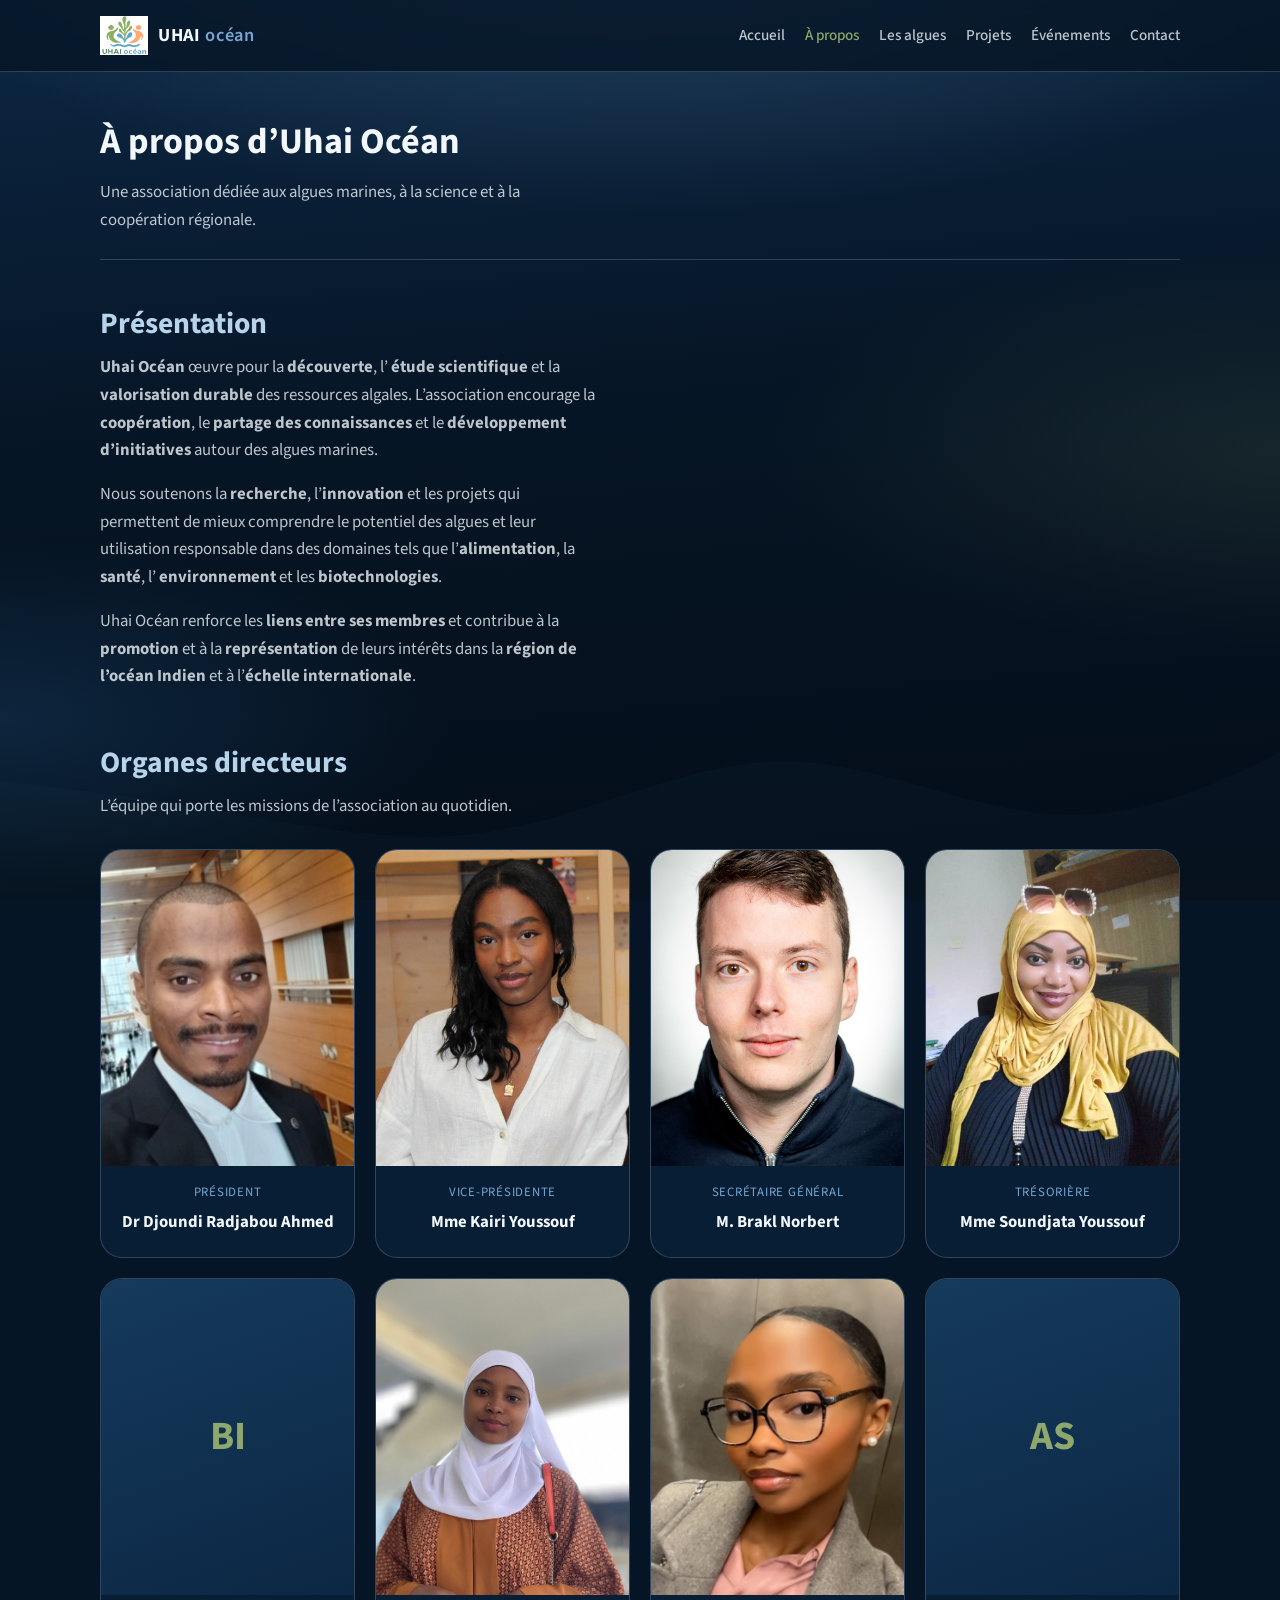
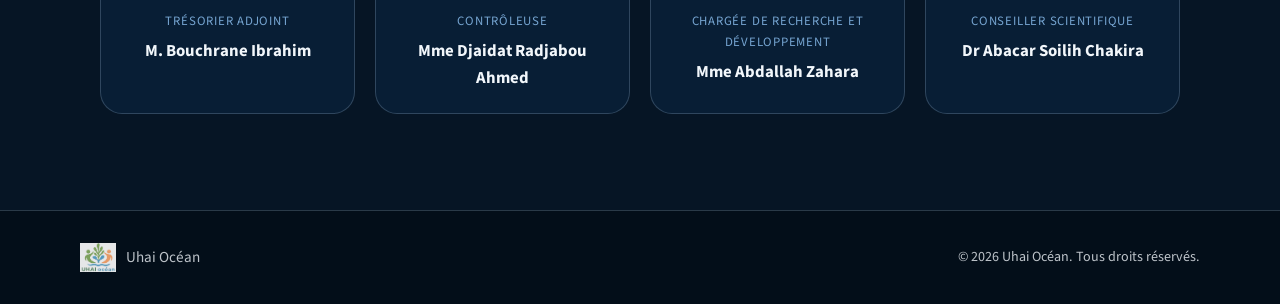
==== a-propos.html @ ef1a88bb "À propos: photo Secrétaire général (Norbert Brakl); correction nom Bral -> Brakl. Co-Authored-By: Cl" ====
<!DOCTYPE html>
<html lang="fr">
  <head>
    <meta charset="utf-8" />
    <meta name="viewport" content="width=device-width, initial-scale=1" />
    <meta
      name="description"
      content="Présentation d’Uhai Océan : mission, valeurs et organes directeurs."
    />
    <title>À propos — Uhai Océan</title>
    <link rel="preconnect" href="https://fonts.googleapis.com" />
    <link rel="preconnect" href="https://fonts.gstatic.com" crossorigin />
    <link
      href="https://fonts.googleapis.com/css2?family=Source+Sans+3:ital,wght@0,400;0,600;0,700;1,400&display=swap"
      rel="stylesheet"
    />
    <link rel="stylesheet" href="assets/css/main.css" />
    <link rel="icon" href="assets/img/logo.png" type="image/png" />
  </head>
  <body>
    <a class="skip-link" href="#contenu">Aller au contenu</a>
    <header class="site-header">
      <div class="header-inner">
        <a class="brand" href="index.html">
          <img src="assets/img/logo.png" width="48" height="48" alt="Logo Uhai Océan" />
          <span class="brand-text">UHAI <span>océan</span></span>
        </a>
        <button
          class="nav-toggle"
          type="button"
          aria-expanded="false"
          aria-controls="menu-principal"
          aria-label="Ouvrir le menu"
        >
          <span></span>
          <span></span>
          <span></span>
        </button>
        <nav class="site-nav" id="menu-principal" aria-label="Navigation principale">
          <ul>
            <li><a href="index.html">Accueil</a></li>
            <li><a href="a-propos.html" aria-current="page">À propos</a></li>
            <li><a href="algues.html">Les algues</a></li>
            <li><a href="projets.html">Projets</a></li>
            <li><a href="evenements.html">Événements</a></li>
            <li><a href="contact.html">Contact</a></li>
          </ul>
        </nav>
      </div>
    </header>

    <main id="contenu">
      <header class="page-hero">
        <h1>À propos d’Uhai Océan</h1>
        <p>Une association dédiée aux algues marines, à la science et à la coopération régionale.</p>
      </header>

      <section aria-labelledby="titre-mission">
        <h2 id="titre-mission" class="section-title">Présentation</h2>
        <div class="prose" style="max-width: 62ch">
          <p>
            <strong>Uhai Océan</strong> œuvre pour la <strong>découverte</strong>, l’
            <strong>étude scientifique</strong> et la <strong>valorisation durable</strong> des
            ressources algales. L’association encourage la <strong>coopération</strong>, le
            <strong>partage des connaissances</strong> et le <strong>développement d’initiatives</strong>
            autour des algues marines.
          </p>
          <p>
            Nous soutenons la <strong>recherche</strong>, l’<strong>innovation</strong> et les projets
            qui permettent de mieux comprendre le potentiel des algues et leur utilisation responsable
            dans des domaines tels que l’<strong>alimentation</strong>, la <strong>santé</strong>, l’
            <strong>environnement</strong> et les <strong>biotechnologies</strong>.
          </p>
          <p>
            Uhai Océan renforce les <strong>liens entre ses membres</strong> et contribue à la
            <strong>promotion</strong> et à la <strong>représentation</strong> de leurs intérêts dans la
            <strong>région de l’océan Indien</strong> et à l’<strong>échelle internationale</strong>.
          </p>
        </div>
      </section>

      <section style="margin-top: 3rem" aria-labelledby="titre-organe">
        <h2 id="titre-organe" class="section-title">Organes directeurs</h2>
        <p class="section-intro">
          L’équipe qui porte les missions de l’association au quotidien.
        </p>
        <div class="team-grid">
          <article class="team-card">
            <img
              class="photo"
              src="assets/img/president-dr-djoundi-radjabou-ahmed.png"
              alt="Portrait du Dr Djoundi Radjabou Ahmed"
              width="400"
              height="500"
              loading="lazy"
            />
            <div class="body">
              <p class="role">Président</p>
              <h3>Dr Djoundi Radjabou Ahmed</h3>
            </div>
          </article>
          <article class="team-card">
            <img
              class="photo"
              src="assets/img/kairi-youssouf.jpeg"
              alt="Portrait de Mme Kairi Youssouf"
              width="400"
              height="500"
              loading="lazy"
            />
            <div class="body">
              <p class="role">Vice-présidente</p>
              <h3>Mme Kairi Youssouf</h3>
            </div>
          </article>
          <article class="team-card">
            <img
              class="photo"
              src="assets/img/norbert-brakl.jpeg"
              alt="Portrait de M. Brakl Norbert"
              width="400"
              height="500"
              loading="lazy"
            />
            <div class="body">
              <p class="role">Secrétaire général</p>
              <h3>M. Brakl Norbert</h3>
            </div>
          </article>
          <article class="team-card">
            <img
              class="photo"
              src="assets/img/soundjata-youssouf.jpeg"
              alt="Portrait de Mme Soundjata Youssouf"
              width="400"
              height="500"
              loading="lazy"
            />
            <div class="body">
              <p class="role">Trésorière</p>
              <h3>Mme Soundjata Youssouf</h3>
            </div>
          </article>
          <article class="team-card">
            <div class="placeholder" aria-hidden="true">BI</div>
            <div class="body">
              <p class="role">Trésorier adjoint</p>
              <h3>M. Bouchrane Ibrahim</h3>
            </div>
          </article>
          <article class="team-card">
            <img
              class="photo"
              src="assets/img/djaidat-radjabou-ahmed.jpeg"
              alt="Portrait de Mme Djaidat Radjabou Ahmed"
              width="400"
              height="500"
              loading="lazy"
            />
            <div class="body">
              <p class="role">Contrôleuse</p>
              <h3>Mme Djaidat Radjabou Ahmed</h3>
            </div>
          </article>
          <article class="team-card">
            <img
              class="photo"
              src="assets/img/zahara-abdallah.jpeg"
              alt="Portrait de Mme Abdallah Zahara"
              width="400"
              height="500"
              loading="lazy"
            />
            <div class="body">
              <p class="role">Chargée de recherche et développement</p>
              <h3>Mme Abdallah Zahara</h3>
            </div>
          </article>
          <article class="team-card">
            <div class="placeholder" aria-hidden="true">AS</div>
            <div class="body">
              <p class="role">Conseiller scientifique</p>
              <h3>Dr Abacar Soilih Chakira</h3>
            </div>
          </article>
        </div>
      </section>
    </main>

    <footer class="site-footer">
      <div class="footer-inner">
        <div class="footer-brand">
          <img src="assets/img/logo.png" width="36" height="36" alt="" />
          <span>Uhai Océan</span>
        </div>
        <p class="footer-copy">© <span id="year"></span> Uhai Océan. Tous droits réservés.</p>
      </div>
    </footer>
    <script src="assets/js/main.js"></script>
    <script>
      document.getElementById("year").textContent = new Date().getFullYear();
    </script>
  </body>
</html>
---- assets/css/main.css ----
/* Uhai Océan — palette alignée sur le logo (vert algue, bleu océan, accent corail) */
:root {
  --ocean-abyss: #061525;
  --ocean-deep: #0c2744;
  --ocean-mid: #153a5c;
  --wave-blue: #76a5d1;
  --foam: #b8d4ea;
  --seaweed: #8da76d;
  --seaweed-dark: #6d8554;
  --coral: #e8a078;
  --coral-hover: #f0b896;
  --text: #f2f7fb;
  --text-muted: rgba(242, 247, 251, 0.78);
  --glass: rgba(12, 39, 68, 0.55);
  --glass-border: rgba(184, 212, 234, 0.22);
  --radius: 14px;
  --radius-lg: 22px;
  --font-sans: "Source Sans 3", "Segoe UI", system-ui, sans-serif;
  --header-h: 72px;
  --ease: cubic-bezier(0.33, 1, 0.68, 1);
}

*,
*::before,
*::after {
  box-sizing: border-box;
}

html {
  scroll-behavior: smooth;
}

body {
  margin: 0;
  min-height: 100vh;
  font-family: var(--font-sans);
  font-size: 1.05rem;
  line-height: 1.65;
  color: var(--text);
  background: var(--ocean-abyss);
  background-image:
    radial-gradient(ellipse 120% 80% at 50% -20%, rgba(118, 165, 209, 0.35), transparent 55%),
    radial-gradient(ellipse 90% 50% at 100% 50%, rgba(141, 167, 109, 0.12), transparent 45%),
    radial-gradient(ellipse 70% 40% at 0% 80%, rgba(21, 58, 92, 0.5), transparent 50%),
    linear-gradient(175deg, var(--ocean-deep) 0%, var(--ocean-abyss) 45%, #040d18 100%);
  background-attachment: fixed;
}

body::before {
  content: "";
  position: fixed;
  inset: 0;
  pointer-events: none;
  z-index: 0;
  opacity: 0.4;
  background-image: url("data:image/svg+xml,%3Csvg xmlns='http://www.w3.org/2000/svg' viewBox='0 0 1440 320'%3E%3Cpath fill='%2376a5d1' fill-opacity='0.08' d='M0,192L48,197.3C96,203,192,213,288,229.3C384,245,480,267,576,250.7C672,235,768,181,864,181.3C960,181,1056,235,1152,234.7C1248,235,1344,181,1392,154.7L1440,128L1440,320L1392,320C1344,320,1248,320,1152,320C1056,320,960,320,864,320C768,320,672,320,576,320C480,320,384,320,288,320C192,320,96,320,48,320L0,320Z'/%3E%3C/svg%3E");
  background-repeat: repeat-x;
  background-size: 1440px 320px;
  background-position: bottom;
  animation: wave-drift 80s linear infinite;
}

@keyframes wave-drift {
  from {
    background-position-x: 0;
  }
  to {
    background-position-x: 1440px;
  }
}

a {
  color: var(--foam);
  text-decoration-thickness: 1px;
  text-underline-offset: 0.2em;
  transition: color 0.2s var(--ease);
}

a:hover {
  color: var(--coral-hover);
}

img {
  max-width: 100%;
  height: auto;
  display: block;
}

.skip-link {
  position: absolute;
  left: -9999px;
  top: 0;
  z-index: 9999;
  padding: 0.75rem 1.25rem;
  background: var(--wave-blue);
  color: var(--ocean-abyss);
  font-weight: 600;
  border-radius: 0 0 var(--radius) 0;
}

.skip-link:focus {
  left: 0;
}

.site-header {
  position: sticky;
  top: 0;
  z-index: 100;
  height: var(--header-h);
  display: flex;
  align-items: center;
  background: rgba(6, 21, 37, 0.82);
  backdrop-filter: blur(14px);
  -webkit-backdrop-filter: blur(14px);
  border-bottom: 1px solid var(--glass-border);
}

.header-inner {
  width: 100%;
  max-width: 1120px;
  margin: 0 auto;
  padding: 0 1.25rem;
  display: flex;
  align-items: center;
  justify-content: space-between;
  gap: 1rem;
}

.brand {
  display: flex;
  align-items: center;
  gap: 0.65rem;
  text-decoration: none;
  color: var(--text);
}

.brand:hover {
  color: var(--text);
}

.brand img {
  width: 48px;
  height: auto;
}

.brand-text {
  font-weight: 700;
  font-size: 1.15rem;
  letter-spacing: 0.02em;
}

.brand-text span {
  color: var(--wave-blue);
  font-weight: 600;
}

.nav-toggle {
  display: none;
  flex-direction: column;
  gap: 6px;
  padding: 0.5rem;
  background: transparent;
  border: 1px solid var(--glass-border);
  border-radius: var(--radius);
  cursor: pointer;
  color: var(--text);
}

.nav-toggle span {
  display: block;
  width: 22px;
  height: 2px;
  background: currentColor;
  border-radius: 1px;
}

.site-nav ul {
  list-style: none;
  margin: 0;
  padding: 0;
  display: flex;
  flex-wrap: wrap;
  gap: 0.25rem 1.25rem;
  align-items: center;
}

.site-nav a {
  text-decoration: none;
  font-weight: 500;
  font-size: 0.95rem;
  color: var(--text-muted);
}

.site-nav a:hover,
.site-nav a[aria-current="page"] {
  color: var(--seaweed);
}

main {
  position: relative;
  z-index: 1;
  max-width: 1120px;
  margin: 0 auto;
  padding: 2.5rem 1.25rem 4rem;
}

.hero {
  position: relative;
  border-radius: var(--radius-lg);
  overflow: hidden;
  min-height: min(72vh, 520px);
  display: flex;
  align-items: flex-end;
  padding: 2.5rem;
  margin-bottom: 3rem;
  border: 1px solid var(--glass-border);
  background:
    linear-gradient(120deg, rgba(6, 21, 37, 0.92) 0%, rgba(12, 39, 68, 0.75) 45%, rgba(6, 21, 37, 0.55) 100%),
    url("../img/algue2.png") center 30% / cover no-repeat;
}

.hero-inner {
  max-width: 640px;
  position: relative;
  z-index: 1;
}

.hero h1 {
  margin: 0 0 0.75rem;
  font-size: clamp(2rem, 5vw, 2.75rem);
  font-weight: 700;
  line-height: 1.15;
  text-shadow: 0 2px 24px rgba(0, 0, 0, 0.35);
}

.hero .lead {
  margin: 0 0 1.5rem;
  font-size: 1.15rem;
  color: var(--text-muted);
  max-width: 36ch;
}

.btn {
  display: inline-flex;
  align-items: center;
  justify-content: center;
  gap: 0.5rem;
  padding: 0.75rem 1.35rem;
  font-family: inherit;
  font-size: 1rem;
  font-weight: 600;
  border-radius: var(--radius);
  border: none;
  cursor: pointer;
  text-decoration: none;
  transition: background 0.2s var(--ease), transform 0.15s var(--ease);
}

.btn:focus-visible {
  outline: 2px solid var(--foam);
  outline-offset: 3px;
}

.btn-primary {
  background: var(--coral);
  color: var(--ocean-abyss);
}

.btn-primary:hover {
  background: var(--coral-hover);
  color: var(--ocean-abyss);
}

.btn-secondary {
  background: rgba(118, 165, 209, 0.2);
  color: var(--foam);
  border: 1px solid var(--glass-border);
}

.btn-secondary:hover {
  background: rgba(118, 165, 209, 0.35);
  color: var(--text);
}

.hero-actions {
  display: flex;
  flex-wrap: wrap;
  gap: 0.75rem;
}

.section-title {
  margin: 0 0 0.35rem;
  font-size: clamp(1.5rem, 3vw, 1.85rem);
  font-weight: 700;
  color: var(--foam);
}

.section-intro {
  margin: 0 0 1.75rem;
  color: var(--text-muted);
  max-width: 62ch;
}

.grid-3 {
  display: grid;
  grid-template-columns: repeat(3, 1fr);
  gap: 1.25rem;
  margin-bottom: 3rem;
}

@media (max-width: 900px) {
  .grid-3 {
    grid-template-columns: 1fr;
  }
}

.card {
  background: var(--glass);
  backdrop-filter: blur(10px);
  -webkit-backdrop-filter: blur(10px);
  border: 1px solid var(--glass-border);
  border-radius: var(--radius-lg);
  padding: 1.5rem 1.35rem;
  transition: border-color 0.2s var(--ease), transform 0.2s var(--ease);
}

.card:hover {
  border-color: rgba(141, 167, 109, 0.35);
}

.card h3 {
  margin: 0 0 0.5rem;
  font-size: 1.15rem;
  color: var(--seaweed);
}

.card p {
  margin: 0;
  color: var(--text-muted);
  font-size: 0.98rem;
}

.page-hero {
  margin-bottom: 2.5rem;
  padding-bottom: 1.5rem;
  border-bottom: 1px solid var(--glass-border);
}

.page-hero h1 {
  margin: 0 0 0.5rem;
  font-size: clamp(1.75rem, 4vw, 2.25rem);
}

.page-hero p {
  margin: 0;
  color: var(--text-muted);
  max-width: 58ch;
}

.split {
  display: grid;
  grid-template-columns: 1fr 1fr;
  gap: 2rem;
  align-items: center;
  margin-bottom: 3rem;
}

@media (max-width: 800px) {
  .split {
    grid-template-columns: 1fr;
  }
}

.split img {
  border-radius: var(--radius-lg);
  border: 1px solid var(--glass-border);
  box-shadow: 0 20px 50px rgba(0, 0, 0, 0.35);
}

.prose {
  color: var(--text-muted);
}

.prose p {
  margin: 0 0 1rem;
}

.prose p:last-child {
  margin-bottom: 0;
}

.team-grid {
  display: grid;
  grid-template-columns: repeat(auto-fill, minmax(240px, 1fr));
  gap: 1.25rem;
}

.team-card {
  background: var(--glass);
  border: 1px solid var(--glass-border);
  border-radius: var(--radius-lg);
  overflow: hidden;
  text-align: center;
}

.team-card .photo {
  aspect-ratio: 4 / 5;
  object-fit: cover;
  width: 100%;
  background: var(--ocean-mid);
}

.team-card .body {
  padding: 1rem 1rem 1.25rem;
}

.team-card .role {
  margin: 0 0 0.35rem;
  font-size: 0.8rem;
  text-transform: uppercase;
  letter-spacing: 0.06em;
  color: var(--wave-blue);
}

.team-card h3 {
  margin: 0;
  font-size: 1.05rem;
  color: var(--text);
}

.team-card .placeholder {
  aspect-ratio: 4 / 5;
  display: flex;
  align-items: center;
  justify-content: center;
  background: linear-gradient(160deg, var(--ocean-mid), var(--ocean-deep));
  color: var(--seaweed);
  font-size: 2.5rem;
  font-weight: 700;
}

.gallery {
  display: grid;
  grid-template-columns: repeat(3, 1fr);
  gap: 1rem;
  margin-top: 2rem;
}

@media (max-width: 700px) {
  .gallery {
    grid-template-columns: 1fr;
  }
}

.gallery figure {
  margin: 0;
  border-radius: var(--radius);
  overflow: hidden;
  border: 1px solid var(--glass-border);
}

.gallery figcaption {
  padding: 0.65rem 0.85rem;
  font-size: 0.85rem;
  color: var(--text-muted);
  background: var(--glass);
}

.event-list article,
.project-list article {
  background: var(--glass);
  border: 1px solid var(--glass-border);
  border-radius: var(--radius-lg);
  padding: 1.35rem 1.5rem;
  margin-bottom: 1rem;
}

.event-list .meta,
.project-list .meta {
  font-size: 0.85rem;
  color: var(--wave-blue);
  margin-bottom: 0.35rem;
}

.event-list h3,
.project-list h3 {
  margin: 0 0 0.5rem;
  font-size: 1.15rem;
  color: var(--text);
}

.event-list p,
.project-list p {
  margin: 0;
  color: var(--text-muted);
  font-size: 0.98rem;
}

.contact-layout {
  display: grid;
  grid-template-columns: 1fr 1fr;
  gap: 2rem;
  align-items: start;
}

@media (max-width: 800px) {
  .contact-layout {
    grid-template-columns: 1fr;
  }
}

.contact-form label {
  display: block;
  margin-bottom: 0.35rem;
  font-size: 0.9rem;
  font-weight: 600;
  color: var(--foam);
}

.contact-form input,
.contact-form textarea {
  width: 100%;
  margin-bottom: 1rem;
  padding: 0.65rem 0.85rem;
  font-family: inherit;
  font-size: 1rem;
  color: var(--text);
  background: rgba(6, 21, 37, 0.6);
  border: 1px solid var(--glass-border);
  border-radius: var(--radius);
}

.contact-form input:focus,
.contact-form textarea:focus {
  outline: none;
  border-color: var(--seaweed);
  box-shadow: 0 0 0 3px rgba(141, 167, 109, 0.25);
}

.contact-form textarea {
  min-height: 140px;
  resize: vertical;
}

.site-footer {
  position: relative;
  z-index: 1;
  margin-top: 2rem;
  padding: 2rem 1.25rem;
  border-top: 1px solid var(--glass-border);
  background: rgba(4, 13, 24, 0.85);
}

.footer-inner {
  max-width: 1120px;
  margin: 0 auto;
  display: flex;
  flex-wrap: wrap;
  align-items: center;
  justify-content: space-between;
  gap: 1rem;
}

.footer-brand {
  display: flex;
  align-items: center;
  gap: 0.65rem;
  color: var(--text-muted);
  font-size: 0.95rem;
}

.footer-brand img {
  width: 36px;
  height: auto;
  opacity: 0.9;
}

.footer-copy {
  margin: 0;
  font-size: 0.88rem;
  color: var(--text-muted);
}

.cta-band {
  text-align: center;
  padding: 2.5rem 1.5rem;
  margin-top: 2rem;
  border-radius: var(--radius-lg);
  border: 1px solid var(--glass-border);
  background: linear-gradient(135deg, rgba(118, 165, 209, 0.12), rgba(141, 167, 109, 0.1));
}

.cta-band h2 {
  margin: 0 0 0.75rem;
  font-size: 1.35rem;
}

.cta-band p {
  margin: 0 0 1.25rem;
  color: var(--text-muted);
}

/* Navigation mobile */
@media (max-width: 768px) {
  .nav-toggle {
    display: flex;
  }

  .site-nav {
    position: absolute;
    top: var(--header-h);
    left: 0;
    right: 0;
    background: rgba(6, 21, 37, 0.97);
    border-bottom: 1px solid var(--glass-border);
    max-height: 0;
    overflow: hidden;
    transition: max-height 0.35s var(--ease);
  }

  .site-nav.is-open {
    max-height: 320px;
  }

  .site-nav ul {
    flex-direction: column;
    padding: 1rem 1.25rem 1.25rem;
    align-items: flex-start;
  }

  .hero {
    padding: 1.5rem;
    min-height: min(65vh, 440px);
  }
}
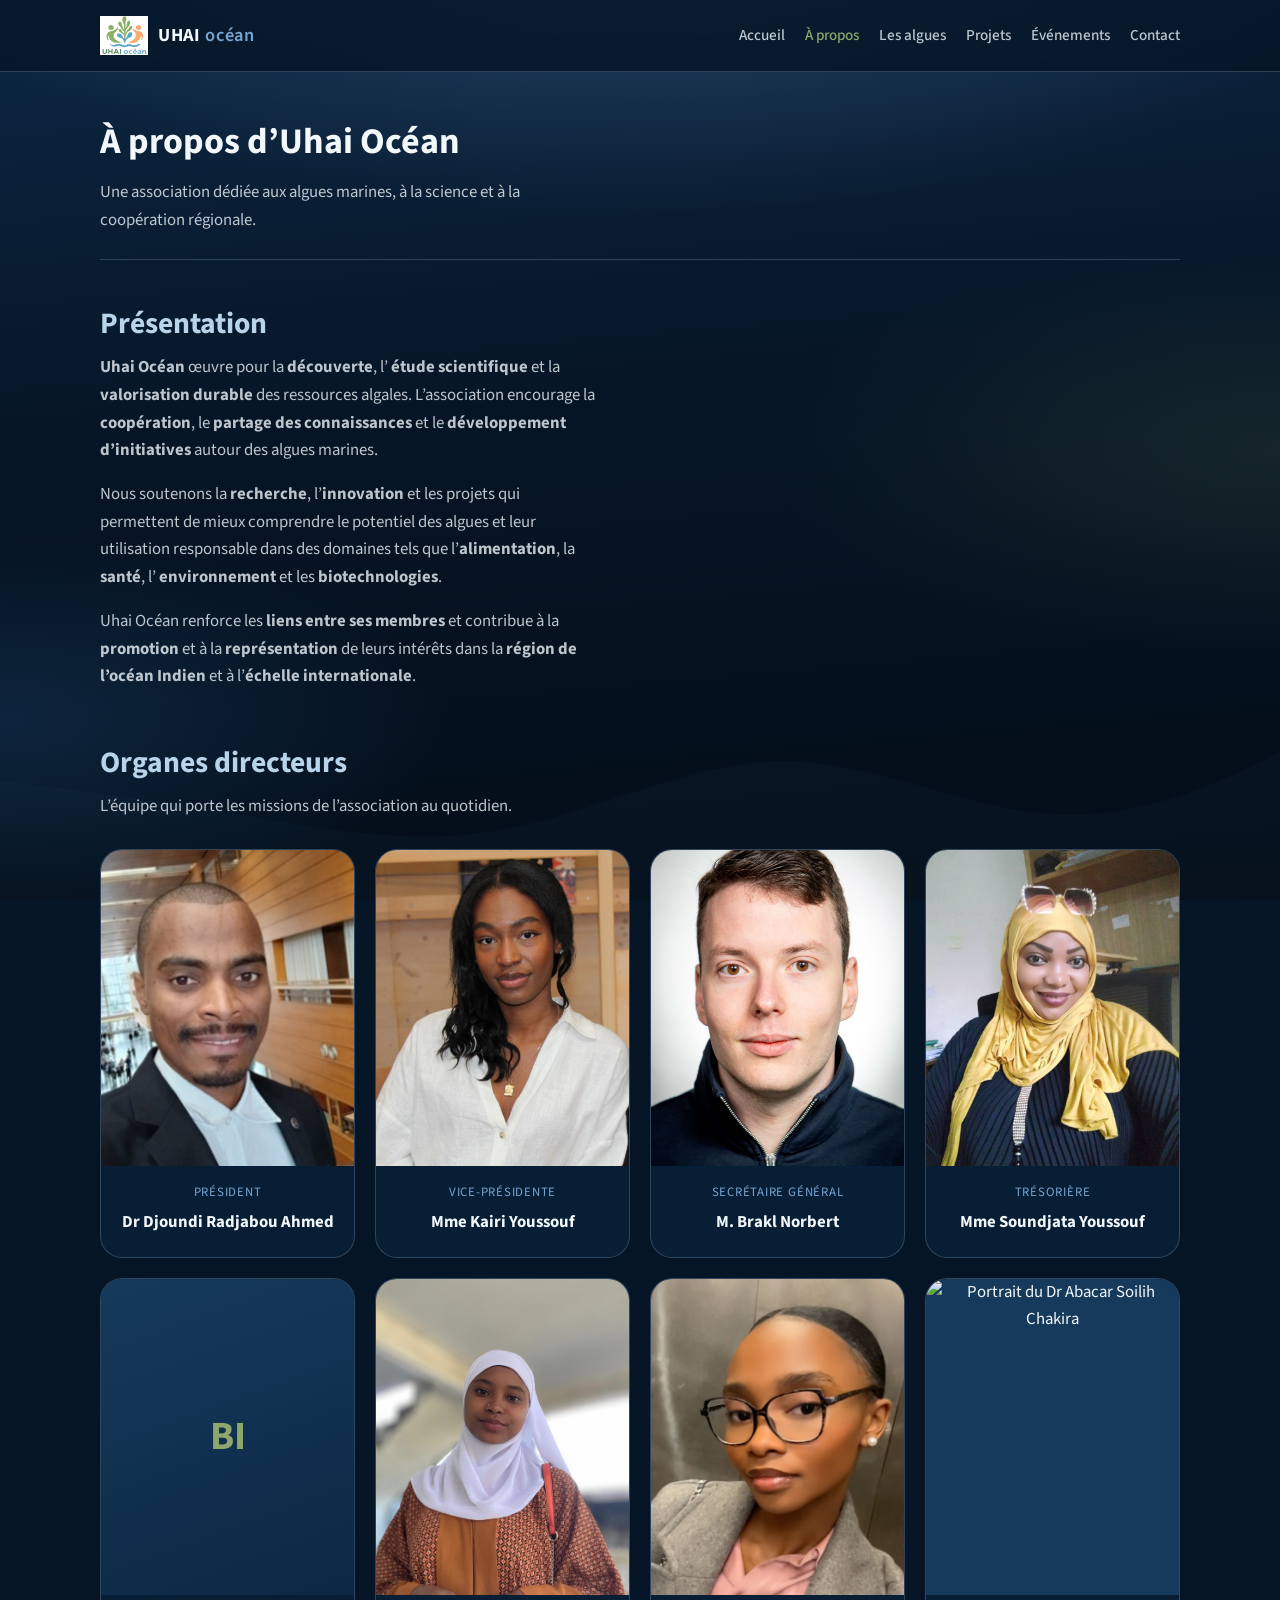
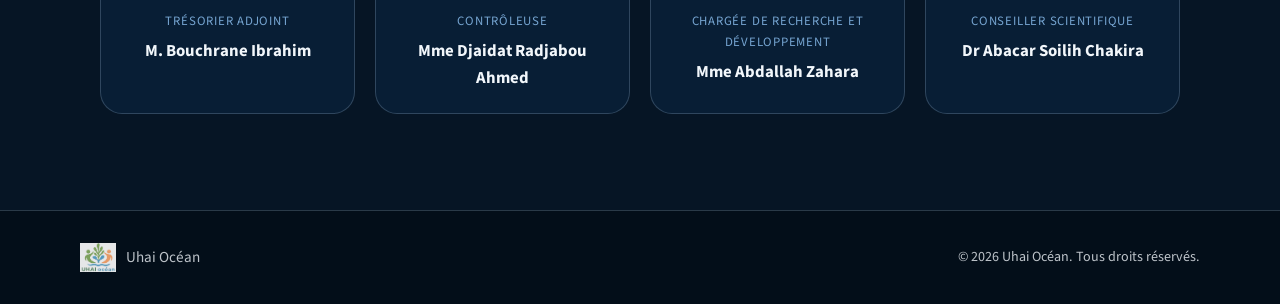
==== commit 9ad08ea5: "À propos: portrait du conseiller scientifique (Dr Abacar Soilih Chakira Remplace le placeholder par " ====
--- a/a-propos.html
+++ b/a-propos.html
@@ -177,7 +177,14 @@
             </div>
           </article>
           <article class="team-card">
-            <div class="placeholder" aria-hidden="true">AS</div>
+            <img
+              class="photo"
+              src="assets/img/abacar-soilih-chakira.jpeg"
+              alt="Portrait du Dr Abacar Soilih Chakira"
+              width="400"
+              height="500"
+              loading="lazy"
+            />
             <div class="body">
               <p class="role">Conseiller scientifique</p>
               <h3>Dr Abacar Soilih Chakira</h3>
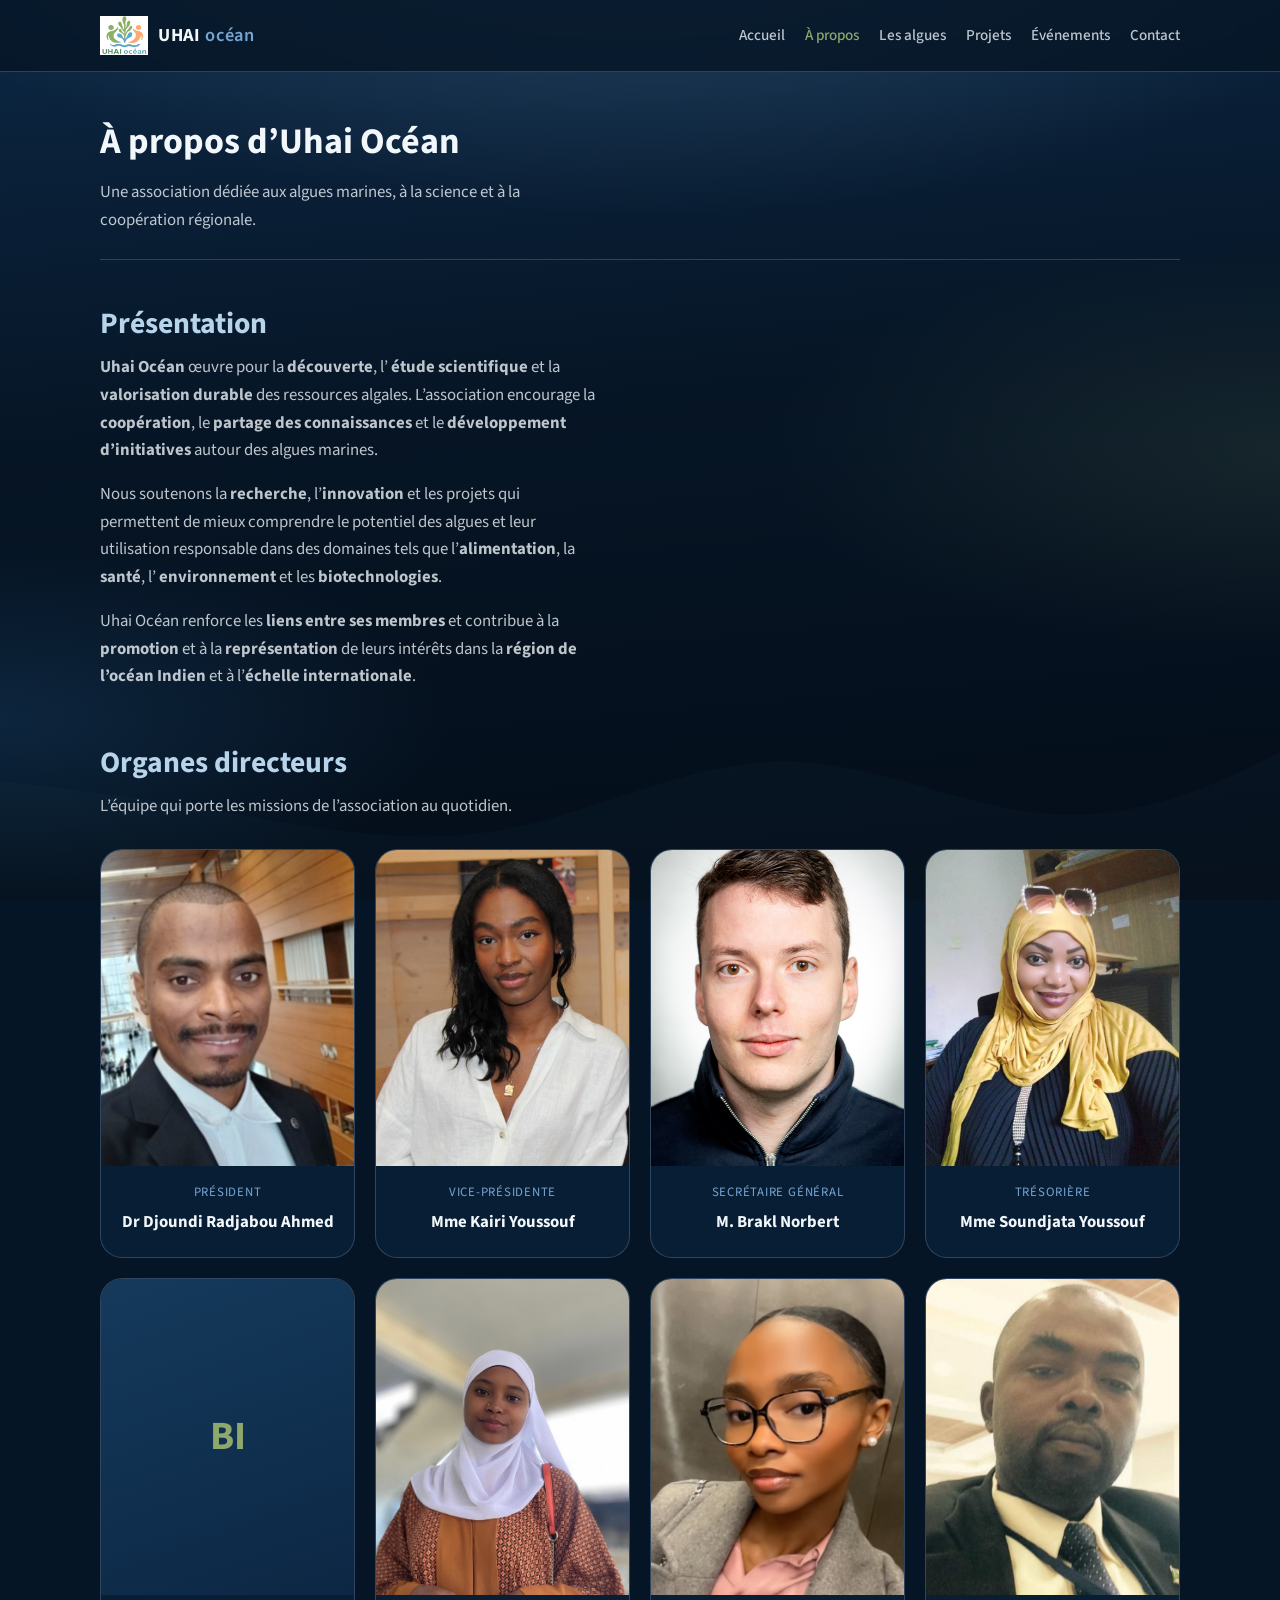
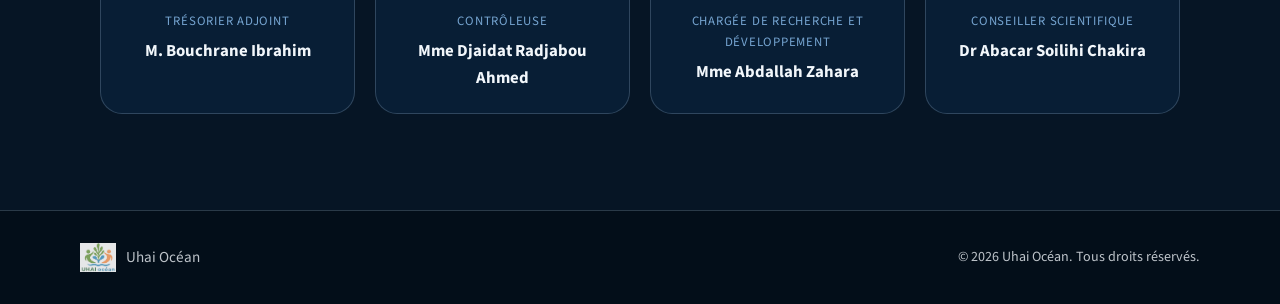
==== commit 48cdb14c: "À propos: orthographe Soilihi, portrait Dr Abacar Soilihi Chakira. Utilise assets/img/dr-abacar-soil" ====
--- a/a-propos.html
+++ b/a-propos.html
@@ -179,15 +179,15 @@
           <article class="team-card">
             <img
               class="photo"
-              src="assets/img/abacar-soilih-chakira.jpeg"
-              alt="Portrait du Dr Abacar Soilih Chakira"
+              src="assets/img/dr-abacar-soilihi-chakira.png"
+              alt="Portrait du Dr Abacar Soilihi Chakira"
               width="400"
               height="500"
               loading="lazy"
             />
             <div class="body">
               <p class="role">Conseiller scientifique</p>
-              <h3>Dr Abacar Soilih Chakira</h3>
+              <h3>Dr Abacar Soilihi Chakira</h3>
             </div>
           </article>
         </div>
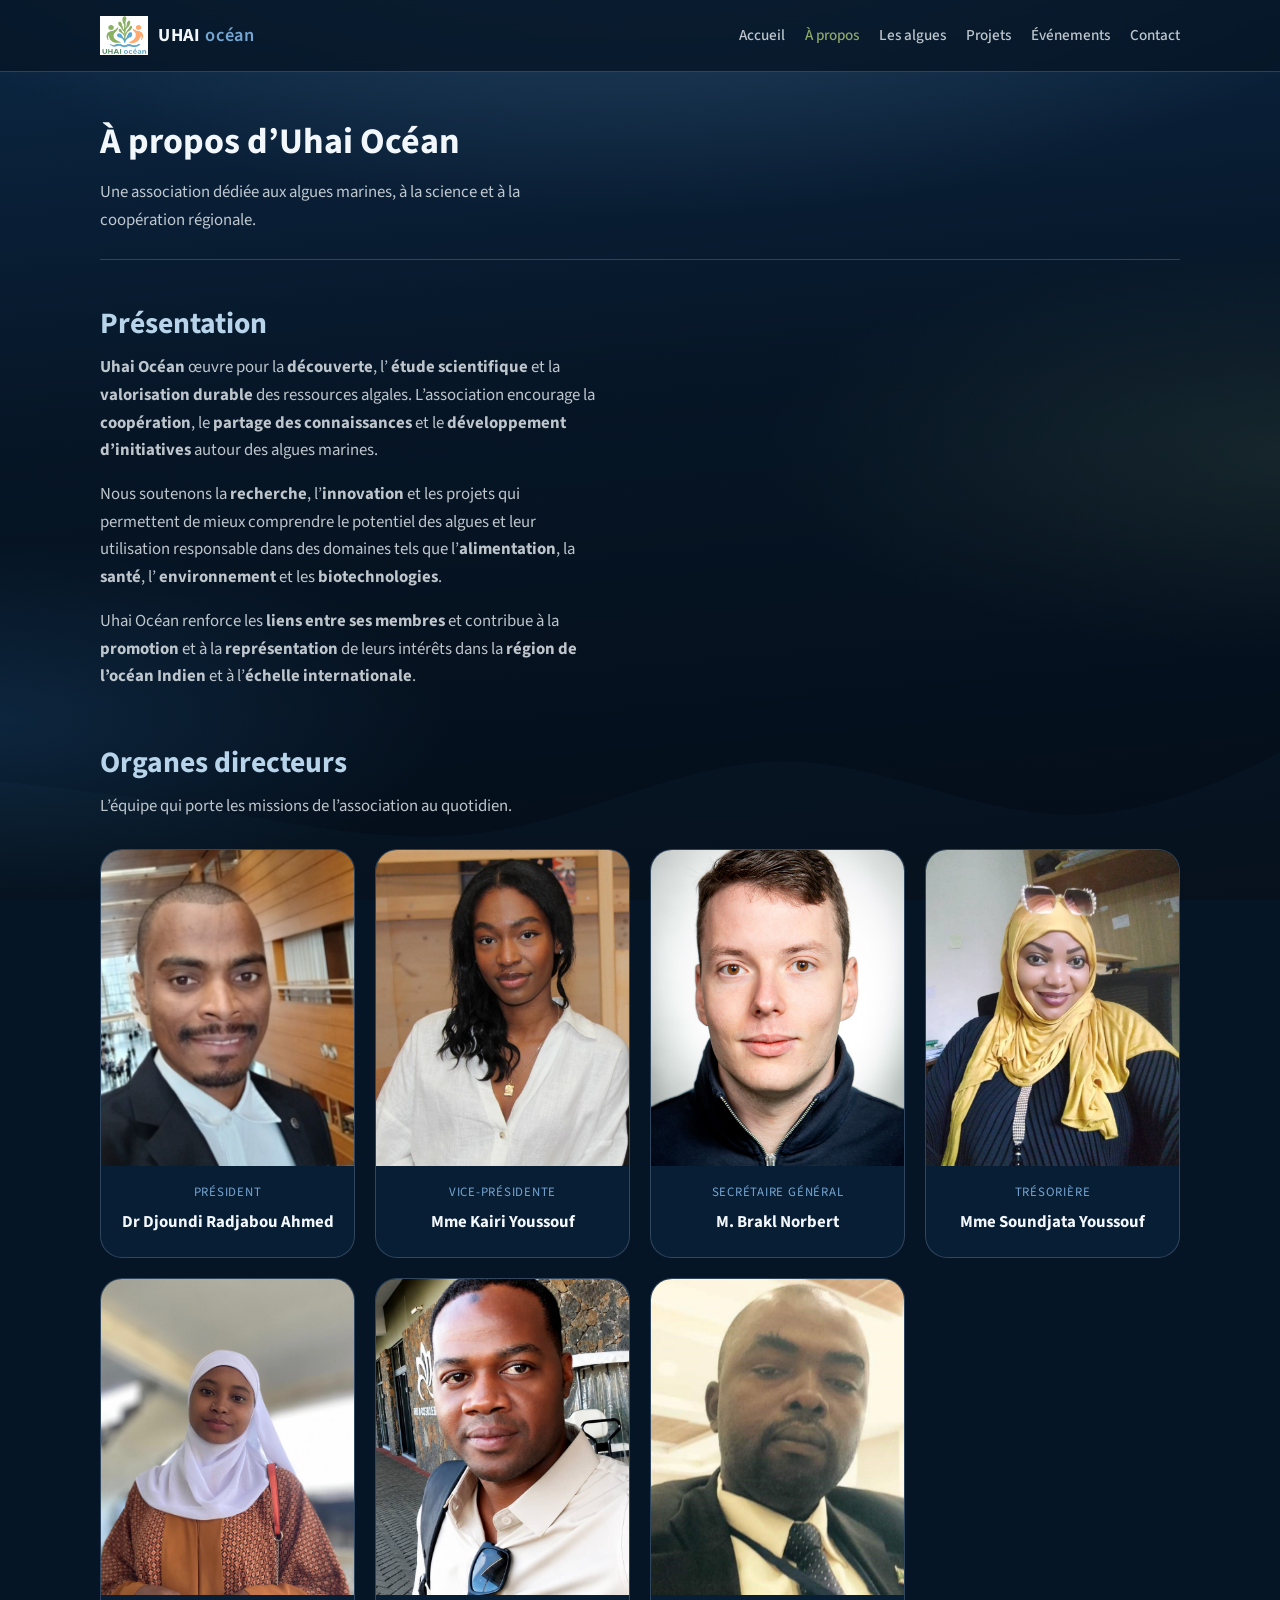
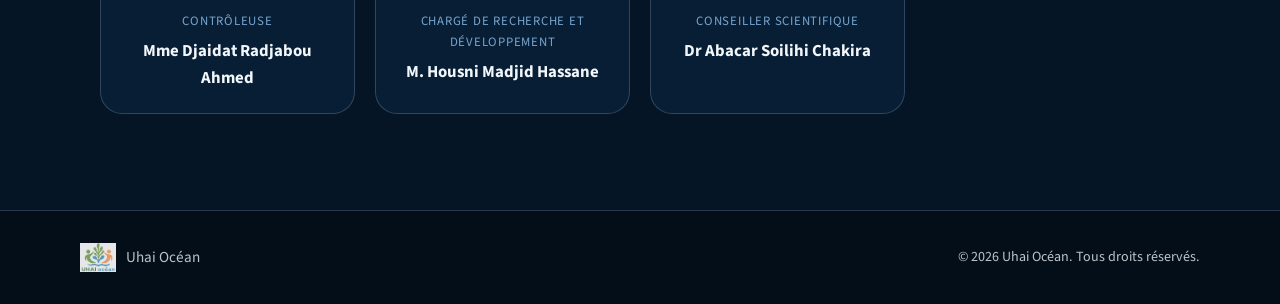
==== commit 335ee06c: "Accueil : vidéo de présentation ; organes : Housni R&D ; retrait Bouchrane. Bloc vidéo responsable s" ====
--- a/a-propos.html
+++ b/a-propos.html
@@ -142,13 +142,6 @@
             </div>
           </article>
           <article class="team-card">
-            <div class="placeholder" aria-hidden="true">BI</div>
-            <div class="body">
-              <p class="role">Trésorier adjoint</p>
-              <h3>M. Bouchrane Ibrahim</h3>
-            </div>
-          </article>
-          <article class="team-card">
             <img
               class="photo"
               src="assets/img/djaidat-radjabou-ahmed.jpeg"
@@ -165,15 +158,15 @@
           <article class="team-card">
             <img
               class="photo"
-              src="assets/img/zahara-abdallah.jpeg"
-              alt="Portrait de Mme Abdallah Zahara"
-              width="400"
-              height="500"
-              loading="lazy"
-            />
-            <div class="body">
-              <p class="role">Chargée de recherche et développement</p>
-              <h3>Mme Abdallah Zahara</h3>
+              src="assets/img/housni-madjid-hassane.jpeg"
+              alt="Portrait de M. Housni Madjid Hassane"
+              width="400"
+              height="500"
+              loading="lazy"
+            />
+            <div class="body">
+              <p class="role">Chargé de recherche et développement</p>
+              <h3>M. Housni Madjid Hassane</h3>
             </div>
           </article>
           <article class="team-card">
--- a/assets/css/main.css
+++ b/assets/css/main.css
@@ -377,6 +377,51 @@
   box-shadow: 0 20px 50px rgba(0, 0, 0, 0.35);
 }
 
+/* Bloc vidéo d’accueil (responsive, léger jusqu’à lecture) */
+.video-showcase {
+  position: relative;
+  z-index: 1;
+  margin-bottom: 3rem;
+}
+
+.video-showcase-inner {
+  max-width: min(920px, 100%);
+  margin: 0 auto;
+  padding: 0 clamp(1rem, 4vw, 1.75rem);
+}
+
+.video-frame {
+  margin: 0;
+  overflow: hidden;
+  border-radius: var(--radius-lg);
+  border: 1px solid var(--glass-border);
+  box-shadow: 0 20px 50px rgba(0, 0, 0, 0.35);
+  background: var(--ocean-deep);
+}
+
+.video-frame video {
+  display: block;
+  width: 100%;
+  height: auto;
+}
+
+.video-frame figcaption {
+  margin: 0;
+  padding: 0.75rem 1rem 1rem;
+  font-size: 0.9rem;
+  color: var(--text-muted);
+  text-align: center;
+  border-top: 1px solid var(--glass-border);
+  background: rgba(12, 39, 68, 0.35);
+}
+
+.video-fallback {
+  margin: 0;
+  padding: 2rem;
+  color: var(--text-muted);
+  text-align: center;
+}
+
 .prose {
   color: var(--text-muted);
 }
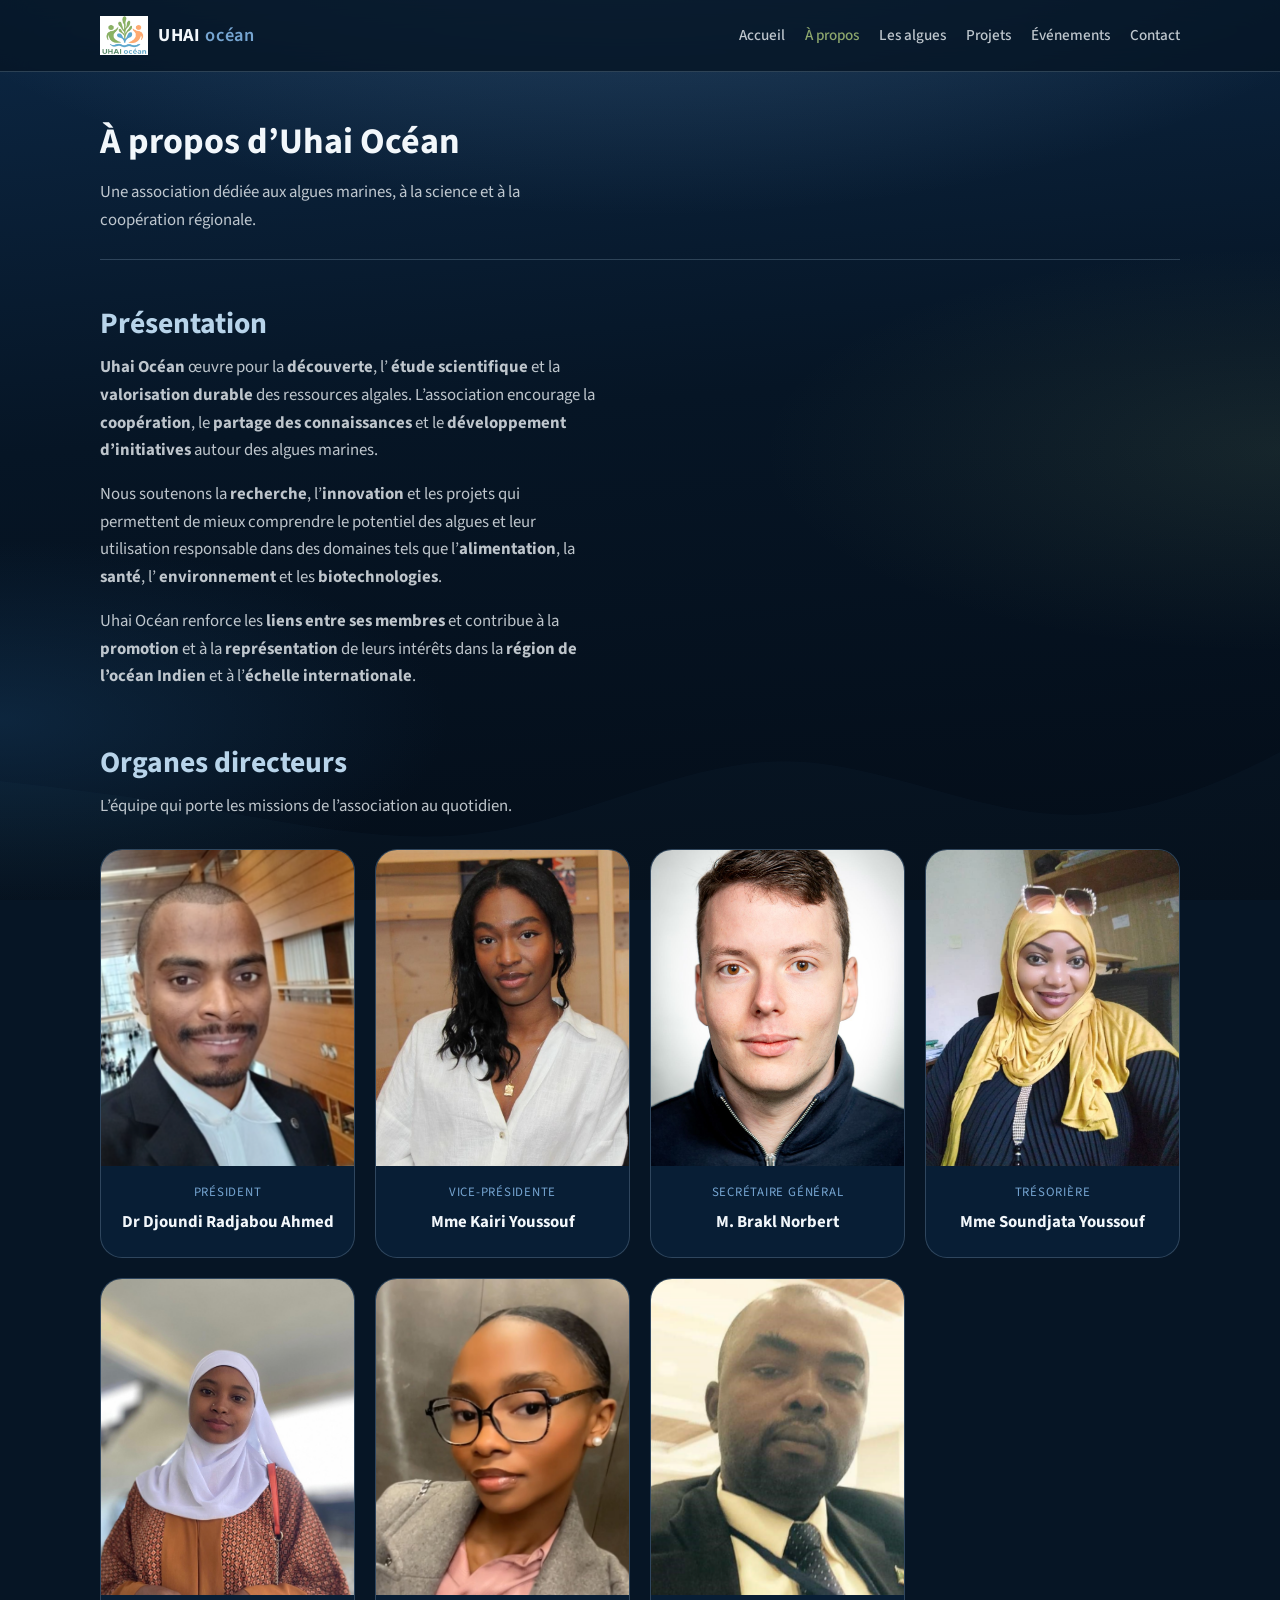
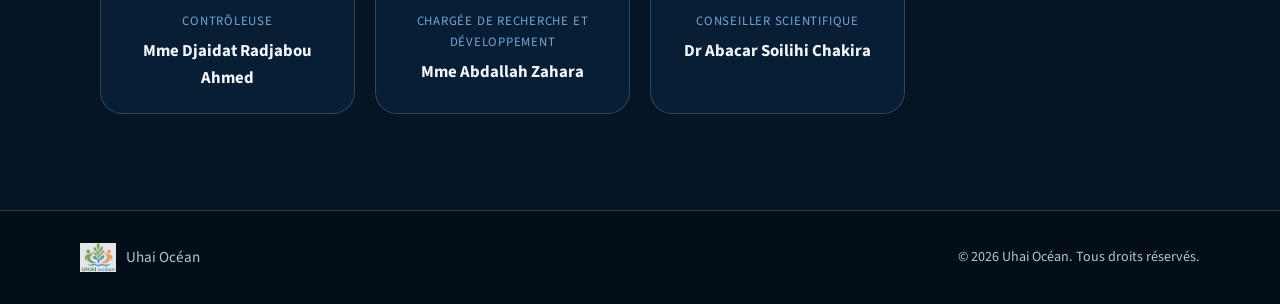
==== commit edfa398c: "À propos : rétablit Zahara en chargée R&D (retrait erreur sur Housni). Seul Bouchrane devait être re" ====
--- a/a-propos.html
+++ b/a-propos.html
@@ -158,15 +158,15 @@
           <article class="team-card">
             <img
               class="photo"
-              src="assets/img/housni-madjid-hassane.jpeg"
-              alt="Portrait de M. Housni Madjid Hassane"
-              width="400"
-              height="500"
-              loading="lazy"
-            />
-            <div class="body">
-              <p class="role">Chargé de recherche et développement</p>
-              <h3>M. Housni Madjid Hassane</h3>
+              src="assets/img/zahara-abdallah.jpeg"
+              alt="Portrait de Mme Abdallah Zahara"
+              width="400"
+              height="500"
+              loading="lazy"
+            />
+            <div class="body">
+              <p class="role">Chargée de recherche et développement</p>
+              <h3>Mme Abdallah Zahara</h3>
             </div>
           </article>
           <article class="team-card">
--- a/assets/css/main.css
+++ b/assets/css/main.css
@@ -377,17 +377,107 @@
   box-shadow: 0 20px 50px rgba(0, 0, 0, 0.35);
 }
 
-/* Bloc vidéo d’accueil (responsive, léger jusqu’à lecture) */
+/* Bloc vidéo d’accueil : mise en deux colonnes (média + contenu) */
 .video-showcase {
   position: relative;
   z-index: 1;
   margin-bottom: 3rem;
 }
 
-.video-showcase-inner {
-  max-width: min(920px, 100%);
-  margin: 0 auto;
-  padding: 0 clamp(1rem, 4vw, 1.75rem);
+.video-split-grid {
+  display: grid;
+  grid-template-columns: minmax(260px, 38%) minmax(0, 1fr);
+  gap: clamp(1.5rem, 4vw, 2.75rem);
+  align-items: start;
+}
+
+.video-split-media {
+  position: relative;
+}
+
+@media (min-width: 801px) {
+  .video-split-media {
+    position: sticky;
+    top: calc(var(--header-h) + 1.25rem);
+  }
+}
+
+.video-split-content .section-intro {
+  margin-bottom: 1.25rem;
+}
+
+.video-split-heading {
+  margin: 0 0 0.65rem;
+  font-size: 0.82rem;
+  font-weight: 700;
+  text-transform: uppercase;
+  letter-spacing: 0.08em;
+  color: var(--wave-blue);
+}
+
+.video-split-list {
+  list-style: none;
+  margin: 0 0 1.5rem;
+  padding: 0;
+  display: flex;
+  flex-direction: column;
+  gap: 0.85rem;
+}
+
+.video-split-list li {
+  display: flex;
+  gap: 0.65rem;
+  align-items: flex-start;
+  color: var(--text-muted);
+  font-size: 0.98rem;
+  line-height: 1.5;
+}
+
+.video-split-bullet {
+  flex-shrink: 0;
+  width: 0.45rem;
+  height: 0.45rem;
+  margin-top: 0.45rem;
+  border-radius: 50%;
+  background: var(--seaweed);
+  box-shadow: 0 0 0 3px rgba(141, 167, 109, 0.2);
+}
+
+.video-split-actions {
+  display: flex;
+  flex-wrap: wrap;
+  gap: 0.75rem;
+  margin-bottom: 1rem;
+}
+
+.video-split-footnote {
+  margin: 0;
+  font-size: 0.88rem;
+  color: rgba(242, 247, 251, 0.55);
+  max-width: 52ch;
+}
+
+.video-split-footnote a {
+  color: var(--wave-blue);
+}
+
+@media (max-width: 800px) {
+  .video-split-grid {
+    grid-template-columns: 1fr;
+  }
+
+  .video-split-media {
+    order: 2;
+    max-width: min(340px, 100%);
+    margin-left: auto;
+    margin-right: auto;
+    position: relative;
+    top: auto;
+  }
+
+  .video-split-content {
+    order: 1;
+  }
 }
 
 .video-frame {
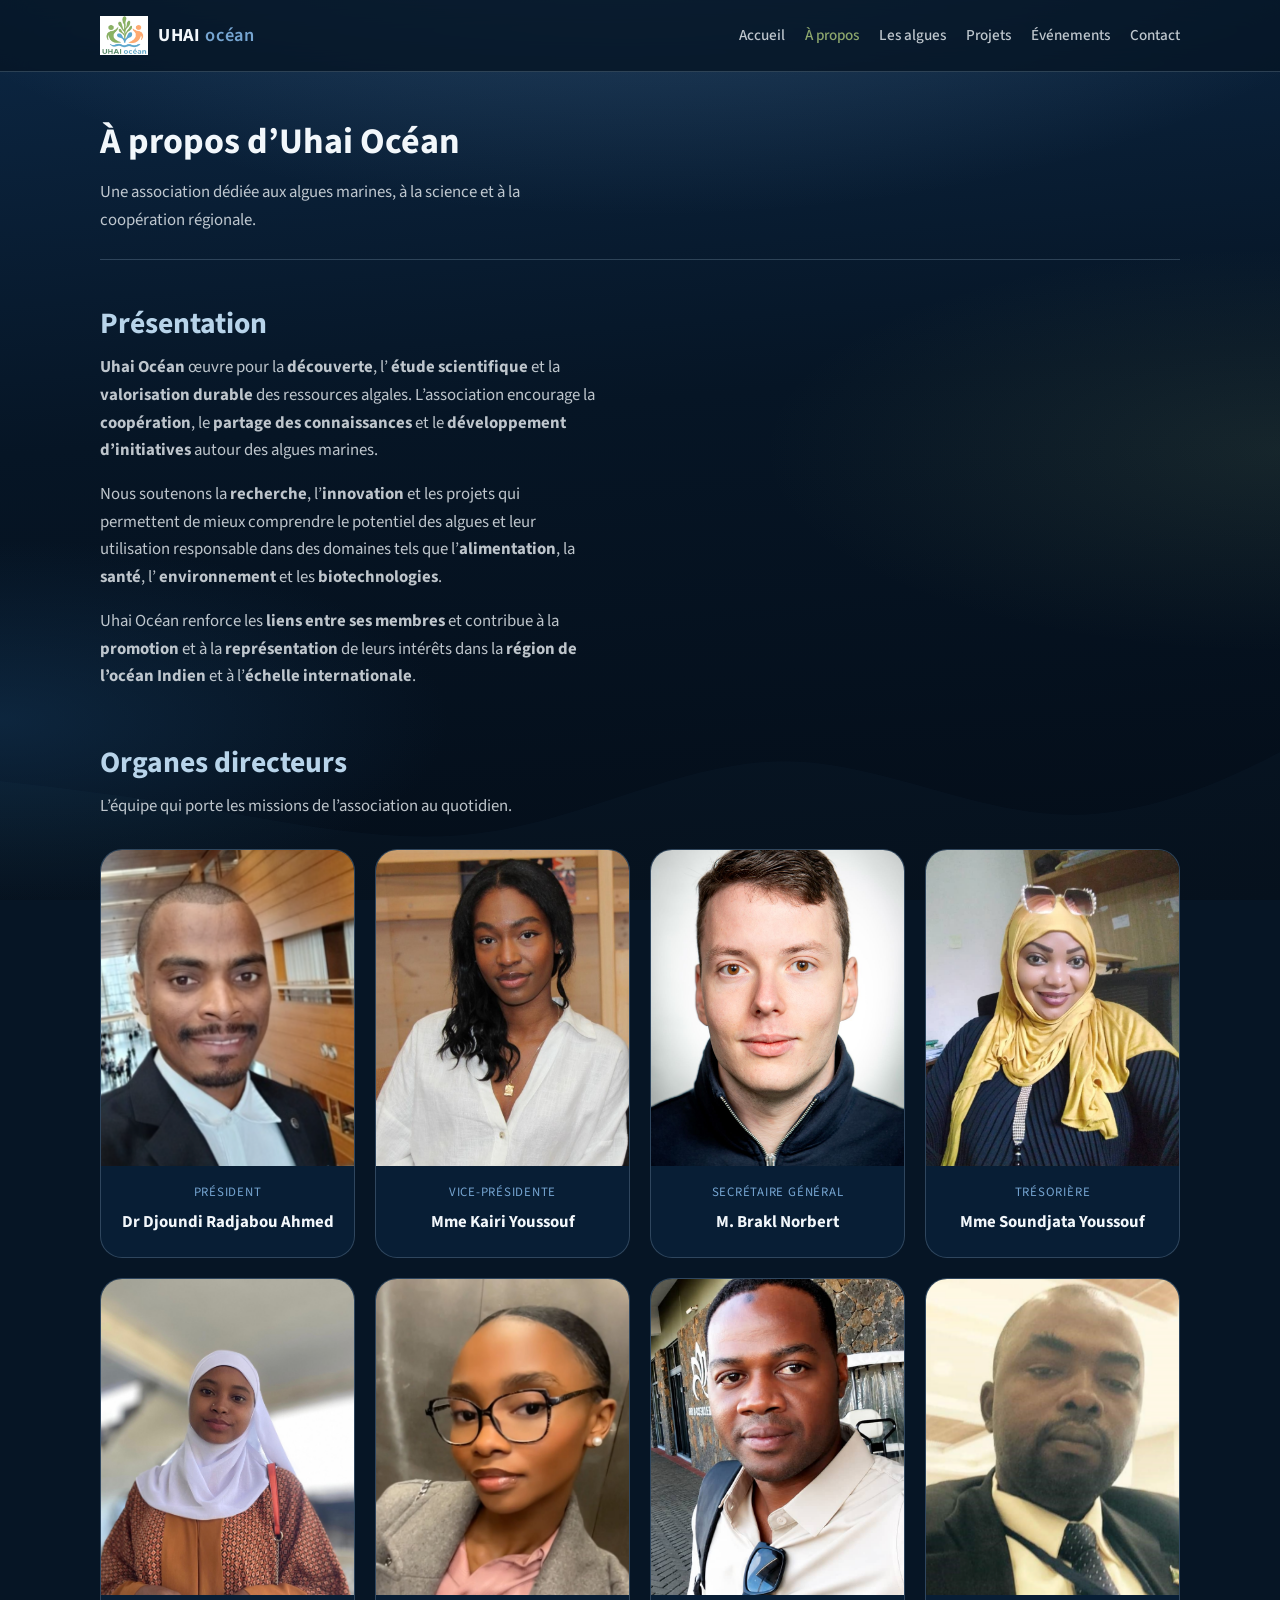
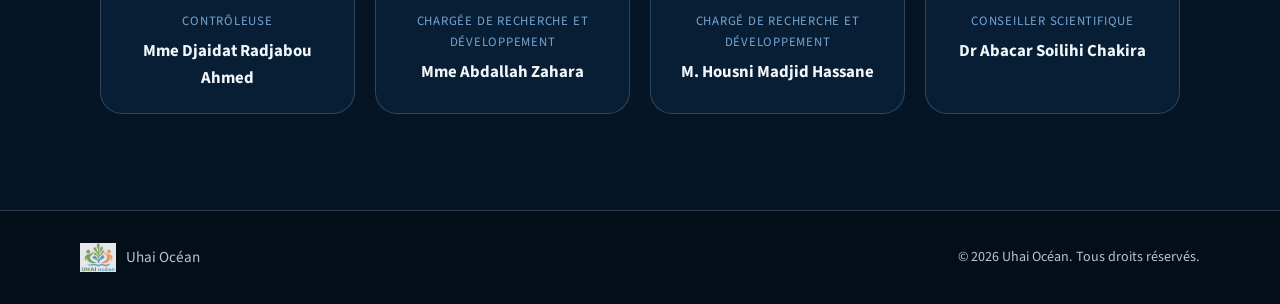
==== commit cd88963c: "À propos : ajoute M. Housni Madjid Hassane comme chargé R&D. À côté de Mme Abdallah Zahara (chargée " ====
--- a/a-propos.html
+++ b/a-propos.html
@@ -172,6 +172,20 @@
           <article class="team-card">
             <img
               class="photo"
+              src="assets/img/housni-madjid-hassane.jpeg"
+              alt="Portrait de M. Housni Madjid Hassane"
+              width="400"
+              height="500"
+              loading="lazy"
+            />
+            <div class="body">
+              <p class="role">Chargé de recherche et développement</p>
+              <h3>M. Housni Madjid Hassane</h3>
+            </div>
+          </article>
+          <article class="team-card">
+            <img
+              class="photo"
               src="assets/img/dr-abacar-soilihi-chakira.png"
               alt="Portrait du Dr Abacar Soilihi Chakira"
               width="400"
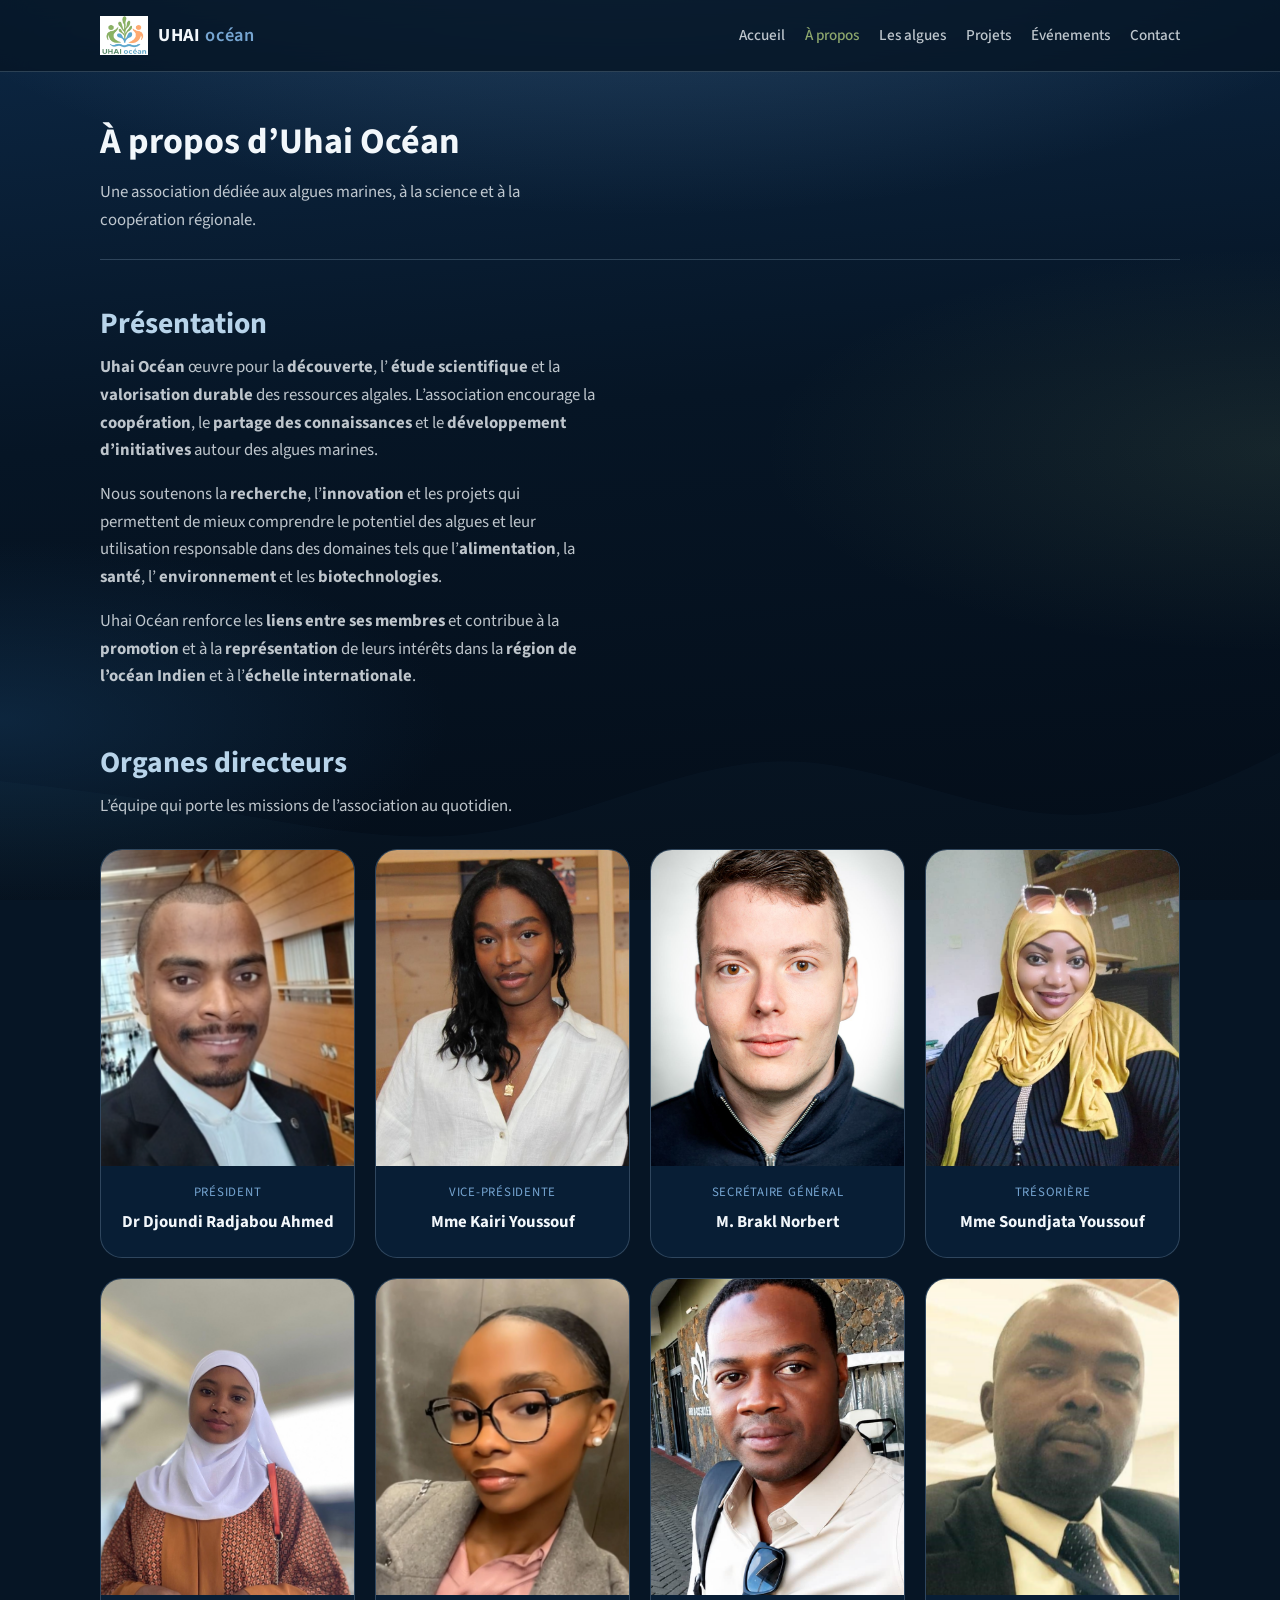
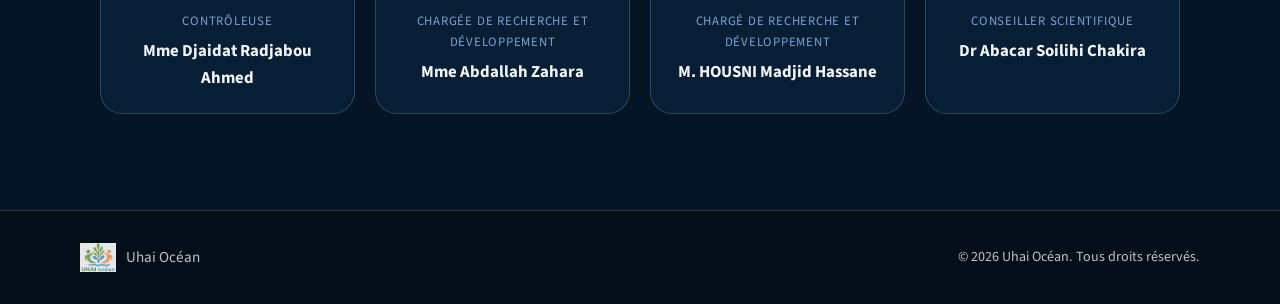
==== commit dc50baa9: "À propos: affichage du nom HOUSNI en majuscules." ====
--- a/a-propos.html
+++ b/a-propos.html
@@ -173,14 +173,14 @@
             <img
               class="photo"
               src="assets/img/housni-madjid-hassane.jpeg"
-              alt="Portrait de M. Housni Madjid Hassane"
+              alt="Portrait de M. HOUSNI Madjid Hassane"
               width="400"
               height="500"
               loading="lazy"
             />
             <div class="body">
               <p class="role">Chargé de recherche et développement</p>
-              <h3>M. Housni Madjid Hassane</h3>
+              <h3>M. HOUSNI Madjid Hassane</h3>
             </div>
           </article>
           <article class="team-card">
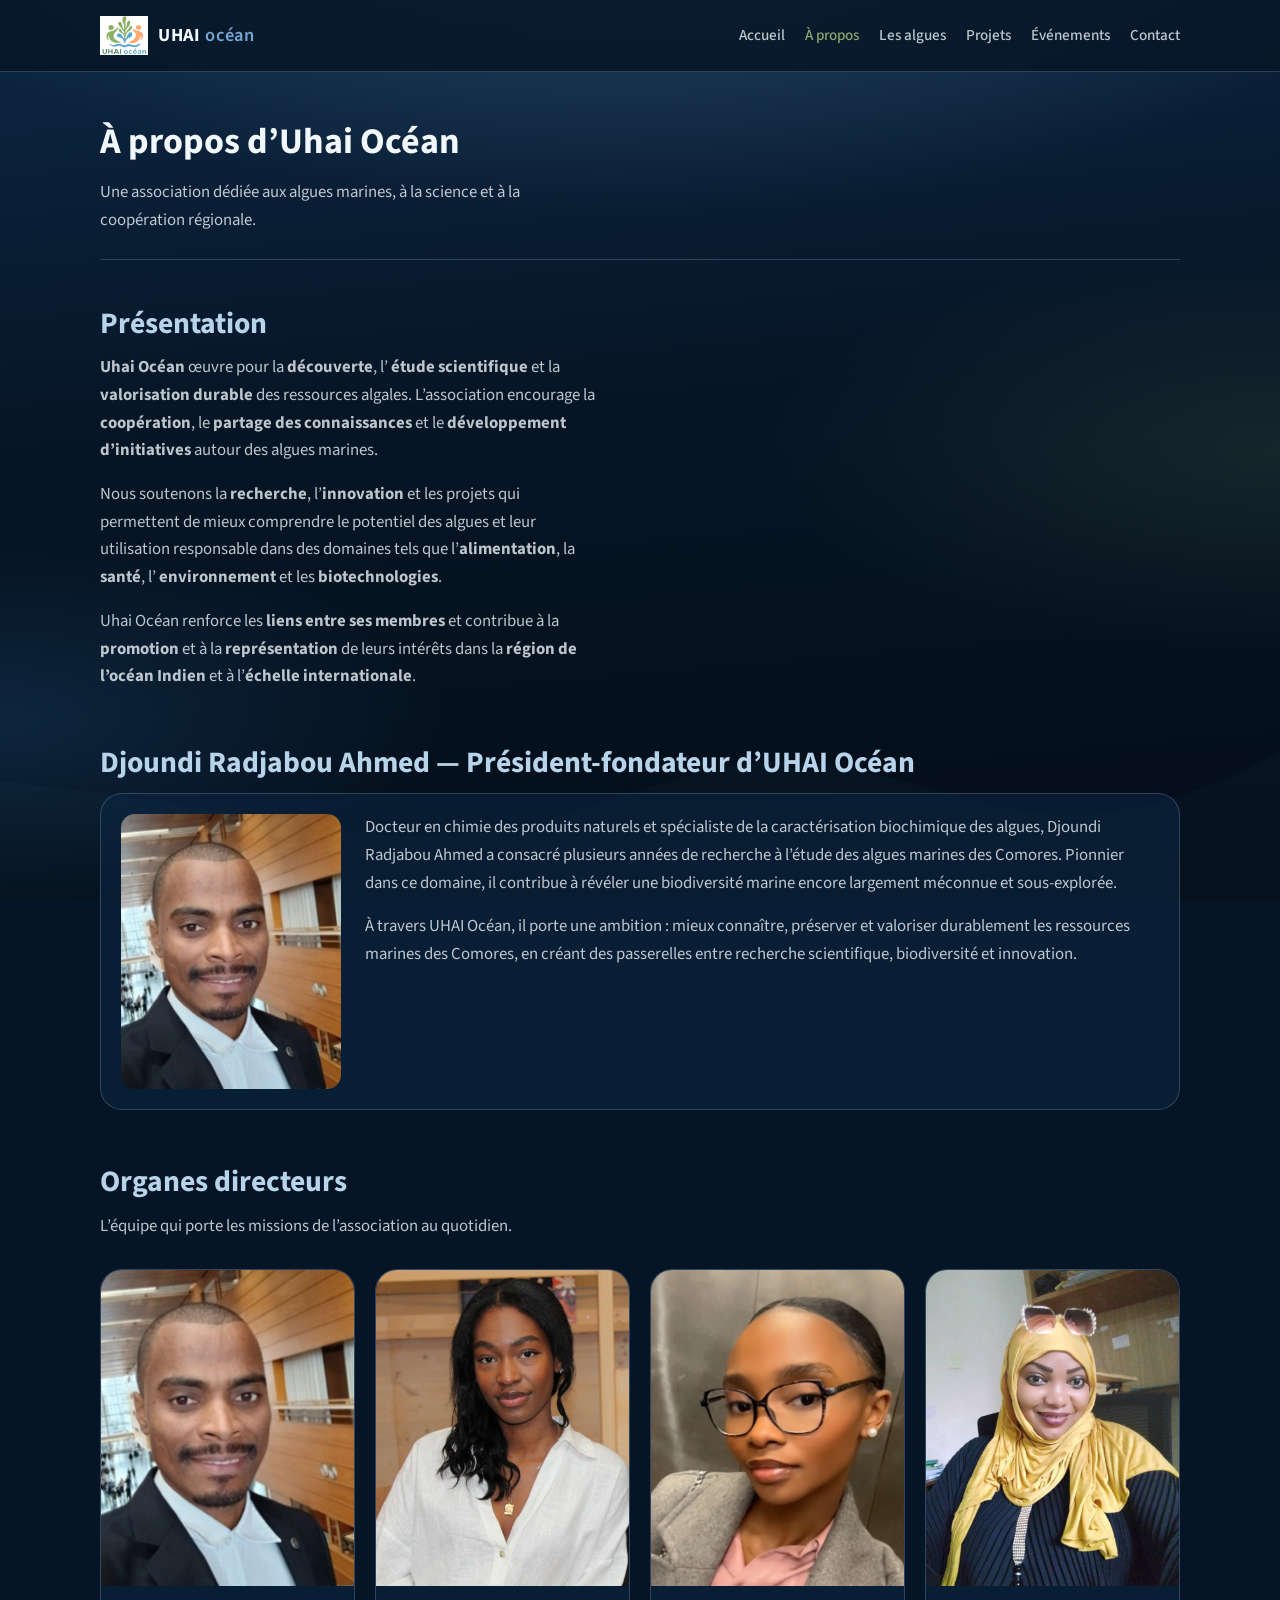
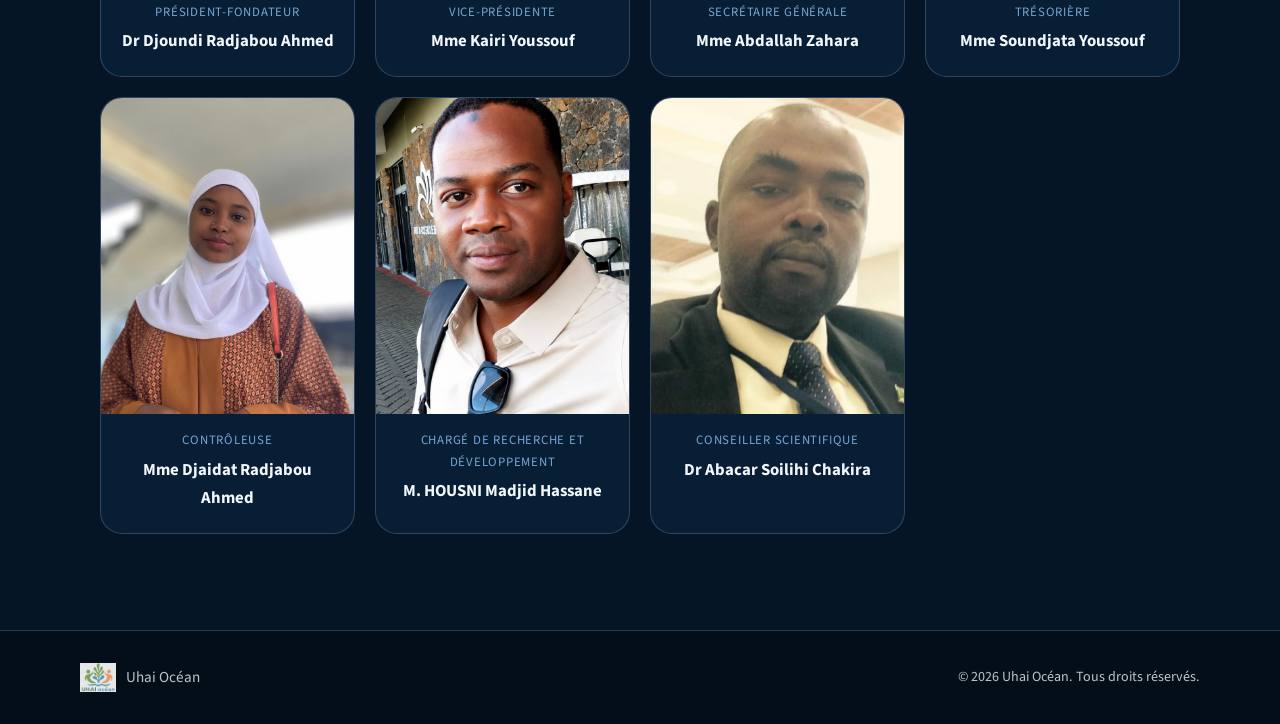
==== commit 9a786549: "À propos : retire Norbert, Zahara devient secrétaire générale, et ajoute la bio du président-fondate" ====
--- a/a-propos.html
+++ b/a-propos.html
@@ -79,6 +79,34 @@
         </div>
       </section>
 
+      <section style="margin-top: 3rem" aria-labelledby="titre-president">
+        <h2 id="titre-president" class="section-title">
+          Djoundi Radjabou Ahmed — Président-fondateur d’UHAI Océan
+        </h2>
+        <div class="founder">
+          <img
+            src="assets/img/president-dr-djoundi-radjabou-ahmed.png"
+            alt="Portrait du Dr Djoundi Radjabou Ahmed"
+            width="400"
+            height="500"
+          />
+          <div class="prose">
+            <p>
+              Docteur en chimie des produits naturels et spécialiste de la caractérisation
+              biochimique des algues, Djoundi Radjabou Ahmed a consacré plusieurs années de
+              recherche à l’étude des algues marines des Comores. Pionnier dans ce domaine, il
+              contribue à révéler une biodiversité marine encore largement méconnue et
+              sous-explorée.
+            </p>
+            <p>
+              À travers UHAI Océan, il porte une ambition : mieux connaître, préserver et
+              valoriser durablement les ressources marines des Comores, en créant des passerelles
+              entre recherche scientifique, biodiversité et innovation.
+            </p>
+          </div>
+        </div>
+      </section>
+
       <section style="margin-top: 3rem" aria-labelledby="titre-organe">
         <h2 id="titre-organe" class="section-title">Organes directeurs</h2>
         <p class="section-intro">
@@ -95,7 +123,7 @@
               loading="lazy"
             />
             <div class="body">
-              <p class="role">Président</p>
+              <p class="role">Président-fondateur</p>
               <h3>Dr Djoundi Radjabou Ahmed</h3>
             </div>
           </article>
@@ -116,15 +144,15 @@
           <article class="team-card">
             <img
               class="photo"
-              src="assets/img/norbert-brakl.jpeg"
-              alt="Portrait de M. Brakl Norbert"
-              width="400"
-              height="500"
-              loading="lazy"
-            />
-            <div class="body">
-              <p class="role">Secrétaire général</p>
-              <h3>M. Brakl Norbert</h3>
+              src="assets/img/zahara-abdallah.jpeg"
+              alt="Portrait de Mme Abdallah Zahara"
+              width="400"
+              height="500"
+              loading="lazy"
+            />
+            <div class="body">
+              <p class="role">Secrétaire générale</p>
+              <h3>Mme Abdallah Zahara</h3>
             </div>
           </article>
           <article class="team-card">
@@ -153,20 +181,6 @@
             <div class="body">
               <p class="role">Contrôleuse</p>
               <h3>Mme Djaidat Radjabou Ahmed</h3>
-            </div>
-          </article>
-          <article class="team-card">
-            <img
-              class="photo"
-              src="assets/img/zahara-abdallah.jpeg"
-              alt="Portrait de Mme Abdallah Zahara"
-              width="400"
-              height="500"
-              loading="lazy"
-            />
-            <div class="body">
-              <p class="role">Chargée de recherche et développement</p>
-              <h3>Mme Abdallah Zahara</h3>
             </div>
           </article>
           <article class="team-card">
--- a/assets/css/main.css
+++ b/assets/css/main.css
@@ -524,6 +524,36 @@
   margin-bottom: 0;
 }
 
+.founder {
+  display: grid;
+  grid-template-columns: minmax(160px, 220px) 1fr;
+  gap: 1.5rem;
+  align-items: start;
+  background: var(--glass);
+  border: 1px solid var(--glass-border);
+  border-radius: var(--radius-lg);
+  padding: 1.25rem;
+}
+
+.founder img {
+  width: 100%;
+  aspect-ratio: 4 / 5;
+  object-fit: cover;
+  border-radius: var(--radius);
+  background: var(--ocean-mid);
+}
+
+@media (max-width: 700px) {
+  .founder {
+    grid-template-columns: 1fr;
+  }
+
+  .founder img {
+    max-width: 220px;
+    margin-inline: auto;
+  }
+}
+
 .team-grid {
   display: grid;
   grid-template-columns: repeat(auto-fill, minmax(240px, 1fr));
